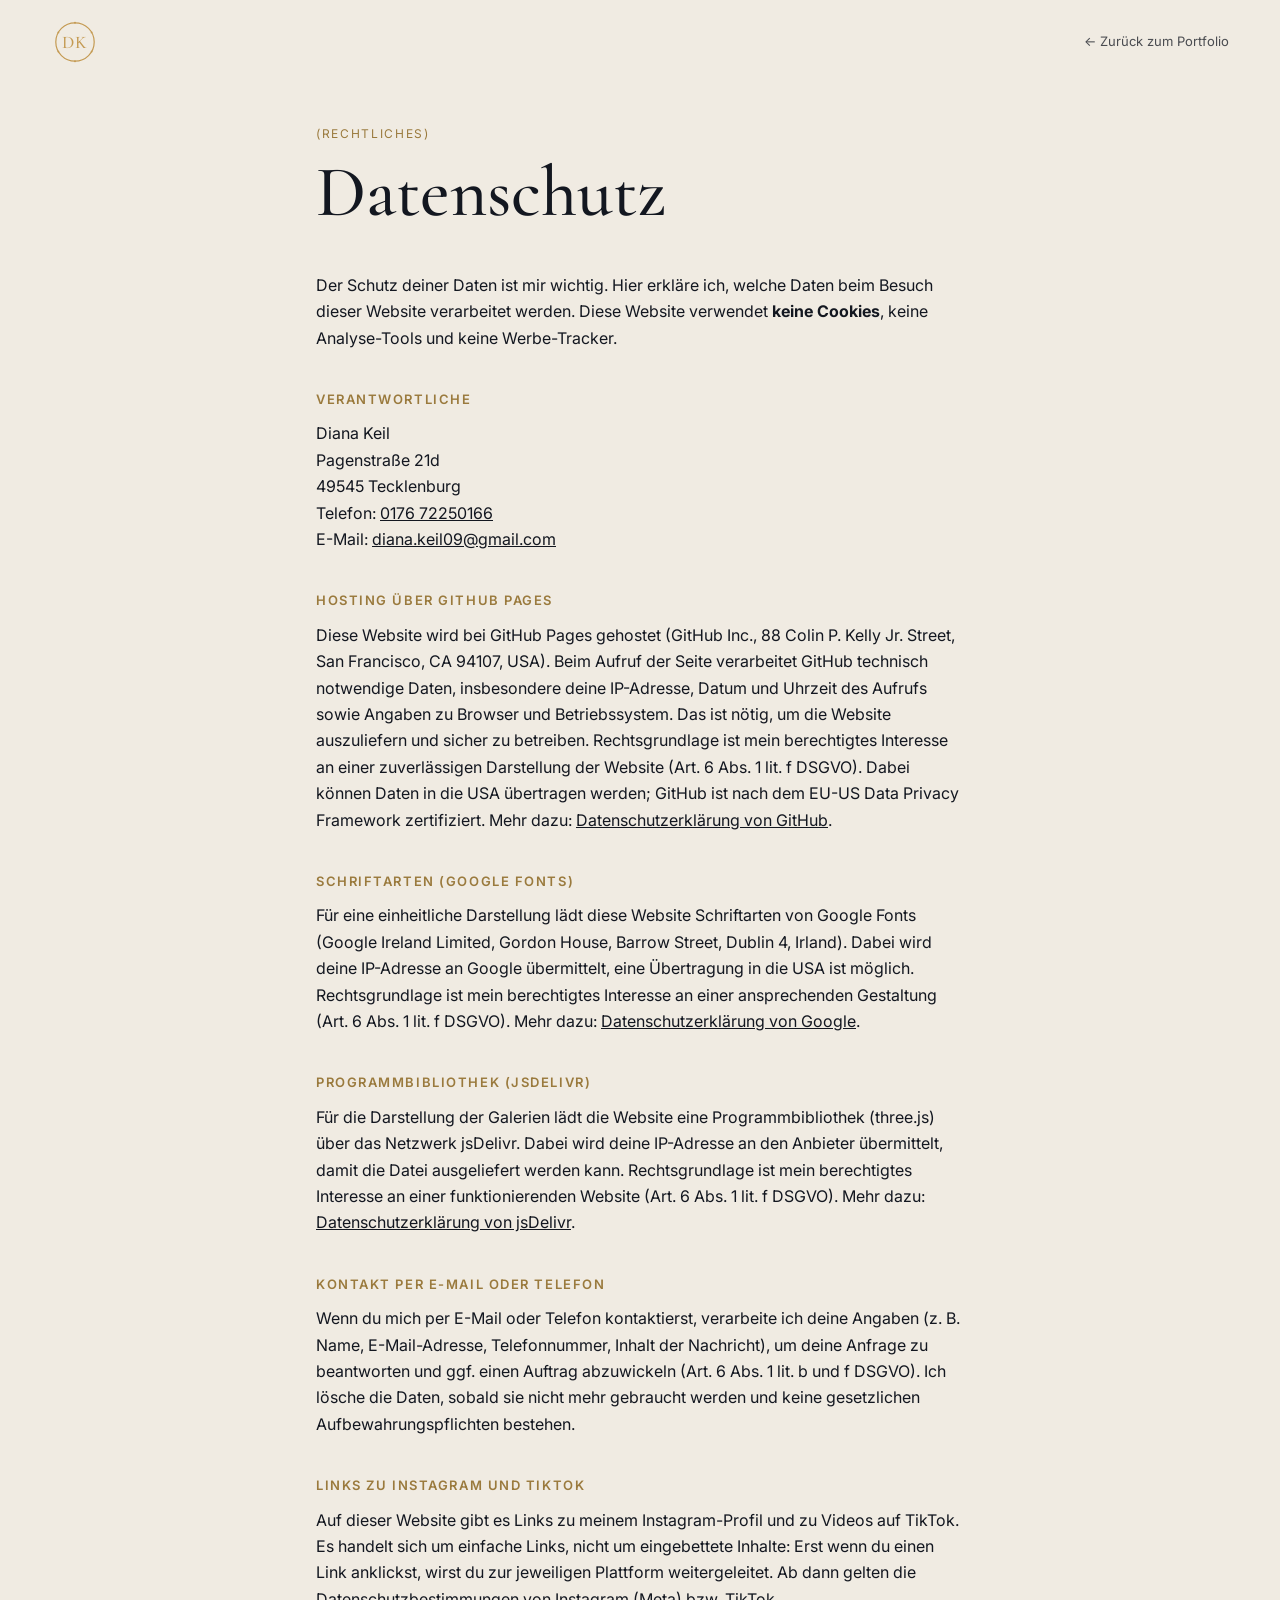
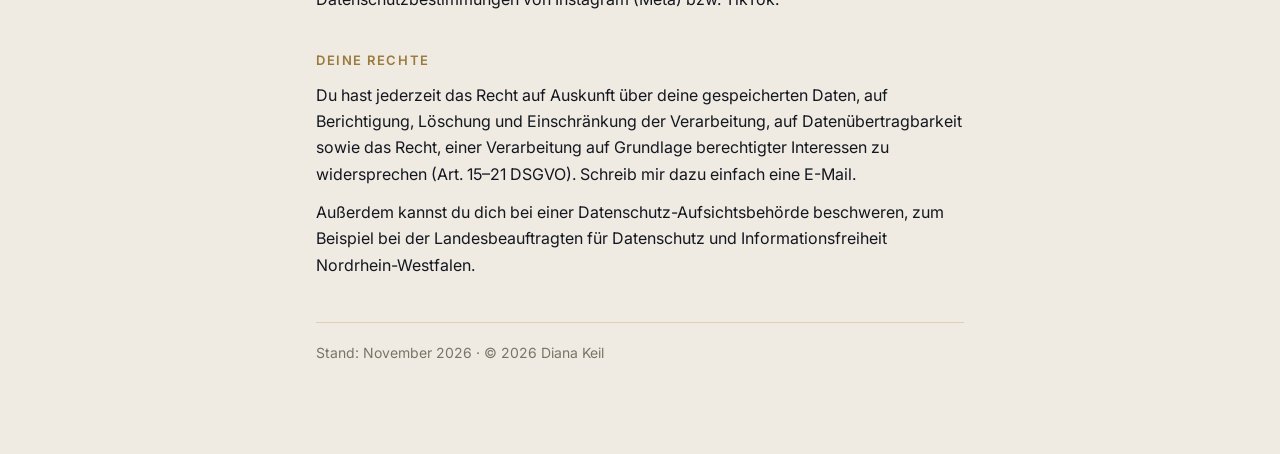
==== datenschutz.html @ c67bf90f "Datenschutz-Seite erstellt und im Footer verlinkt Co-Authored-By: Claude Opus 5.5 <noreply@anthropic" ====
<!doctype html>
<html lang="de">
<head>
<meta charset="utf-8">
<meta name="viewport" content="width=device-width, initial-scale=1">
<title>Datenschutz – Diana Keil</title>
<meta name="robots" content="noindex">
<link rel="icon" href="img/favicon.svg" type="image/svg+xml">
<link rel="preconnect" href="https://fonts.googleapis.com">
<link rel="preconnect" href="https://fonts.gstatic.com" crossorigin>
<link href="https://fonts.googleapis.com/css2?family=Cormorant+Garamond:wght@500&family=Inter:wght@400;600&display=swap" rel="stylesheet">
<style>
  :root{ --bg:#f0ebe2; --fg:#131720; --muted:#7a7468; --gold:#c49a52; --gold-lo:#9a7a3d; }
  *{box-sizing:border-box;margin:0;padding:0}
  body{background:var(--bg);color:var(--fg);font-family:"Inter",system-ui,sans-serif;-webkit-font-smoothing:antialiased;line-height:1.65}
  a{color:inherit}
  .top{display:flex;align-items:center;justify-content:space-between;padding:18px 4vw}
  .logo{display:block;width:48px;height:48px}
  .logo svg{width:100%;height:100%;display:block;overflow:visible}
  .logo text{font-family:"Cormorant Garamond",Georgia,serif;font-weight:500;letter-spacing:.08em}
  .back{font-size:13px;text-decoration:none;opacity:.75}
  .back:hover{opacity:1;color:var(--gold-lo)}
  main{max-width:680px;margin:0 auto;padding:40px 16px 90px}
  .eyebrow{font-size:12px;letter-spacing:.14em;text-transform:uppercase;color:var(--gold-lo)}
  h1{font-family:"Cormorant Garamond",Georgia,serif;font-weight:500;font-size:clamp(44px,7vw,72px);line-height:1;margin:12px 0 44px}
  h2{font-size:13px;letter-spacing:.12em;text-transform:uppercase;color:var(--gold-lo);font-weight:600;margin:38px 0 10px}
  p{font-size:16px}
  .muted{color:var(--muted);font-size:14px}
  hr{border:0;border-top:1px solid rgba(196,154,82,.35);margin:44px 0 0}
</style>
</head>
<body>
<header class="top">
  <a class="logo" href="index.html" aria-label="Zur Startseite"><svg viewBox="0 0 200 200" fill="none" aria-hidden="true"><circle cx="100" cy="100" r="80" stroke="#c49a52" stroke-width="5"/><g fill="#c49a52"><circle cx="100" cy="20" r="4"/><circle cx="169.3" cy="60" r="4"/><circle cx="169.3" cy="140" r="4"/><circle cx="100" cy="180" r="4"/><circle cx="30.7" cy="140" r="4"/><circle cx="30.7" cy="60" r="4"/></g><text x="100" y="101" text-anchor="middle" dominant-baseline="central" font-size="74" fill="#c49a52">DK</text></svg></a>
  <a class="back" href="index.html">← Zurück zum Portfolio</a>
</header>

<main>
  <div class="eyebrow">(Rechtliches)</div>
  <h1>Datenschutz</h1>

  <p>Der Schutz deiner Daten ist mir wichtig. Hier erkläre ich, welche Daten beim Besuch dieser Website verarbeitet werden. Diese Website verwendet <strong>keine Cookies</strong>, keine Analyse-Tools und keine Werbe-Tracker.</p>

  <h2>Verantwortliche</h2>
  <p>Diana Keil<br>Pagenstraße 21d<br>49545 Tecklenburg<br>
     Telefon: <a href="tel:+4917672250166">0176 72250166</a><br>
     E-Mail: <a href="mailto:diana.keil09@gmail.com">diana.keil09@gmail.com</a></p>

  <h2>Hosting über GitHub Pages</h2>
  <p>Diese Website wird bei GitHub Pages gehostet (GitHub Inc., 88 Colin P. Kelly Jr. Street, San Francisco, CA 94107, USA). Beim Aufruf der Seite verarbeitet GitHub technisch notwendige Daten, insbesondere deine IP-Adresse, Datum und Uhrzeit des Aufrufs sowie Angaben zu Browser und Betriebssystem. Das ist nötig, um die Website auszuliefern und sicher zu betreiben. Rechtsgrundlage ist mein berechtigtes Interesse an einer zuverlässigen Darstellung der Website (Art. 6 Abs. 1 lit. f DSGVO). Dabei können Daten in die USA übertragen werden; GitHub ist nach dem EU-US Data Privacy Framework zertifiziert. Mehr dazu: <a href="https://docs.github.com/de/site-policy/privacy-policies/github-general-privacy-statement" target="_blank" rel="noopener">Datenschutzerklärung von GitHub</a>.</p>

  <h2>Schriftarten (Google Fonts)</h2>
  <p>Für eine einheitliche Darstellung lädt diese Website Schriftarten von Google Fonts (Google Ireland Limited, Gordon House, Barrow Street, Dublin 4, Irland). Dabei wird deine IP-Adresse an Google übermittelt, eine Übertragung in die USA ist möglich. Rechtsgrundlage ist mein berechtigtes Interesse an einer ansprechenden Gestaltung (Art. 6 Abs. 1 lit. f DSGVO). Mehr dazu: <a href="https://policies.google.com/privacy?hl=de" target="_blank" rel="noopener">Datenschutzerklärung von Google</a>.</p>

  <h2>Programmbibliothek (jsDelivr)</h2>
  <p>Für die Darstellung der Galerien lädt die Website eine Programmbibliothek (three.js) über das Netzwerk jsDelivr. Dabei wird deine IP-Adresse an den Anbieter übermittelt, damit die Datei ausgeliefert werden kann. Rechtsgrundlage ist mein berechtigtes Interesse an einer funktionierenden Website (Art. 6 Abs. 1 lit. f DSGVO). Mehr dazu: <a href="https://www.jsdelivr.com/terms/privacy-policy-jsdelivr-net" target="_blank" rel="noopener">Datenschutzerklärung von jsDelivr</a>.</p>

  <h2>Kontakt per E-Mail oder Telefon</h2>
  <p>Wenn du mich per E-Mail oder Telefon kontaktierst, verarbeite ich deine Angaben (z.&nbsp;B. Name, E-Mail-Adresse, Telefonnummer, Inhalt der Nachricht), um deine Anfrage zu beantworten und ggf. einen Auftrag abzuwickeln (Art. 6 Abs. 1 lit. b und f DSGVO). Ich lösche die Daten, sobald sie nicht mehr gebraucht werden und keine gesetzlichen Aufbewahrungspflichten bestehen.</p>

  <h2>Links zu Instagram und TikTok</h2>
  <p>Auf dieser Website gibt es Links zu meinem Instagram-Profil und zu Videos auf TikTok. Es handelt sich um einfache Links, nicht um eingebettete Inhalte: Erst wenn du einen Link anklickst, wirst du zur jeweiligen Plattform weitergeleitet. Ab dann gelten die Datenschutzbestimmungen von Instagram (Meta) bzw. TikTok.</p>

  <h2>Deine Rechte</h2>
  <p>Du hast jederzeit das Recht auf Auskunft über deine gespeicherten Daten, auf Berichtigung, Löschung und Einschränkung der Verarbeitung, auf Datenübertragbarkeit sowie das Recht, einer Verarbeitung auf Grundlage berechtigter Interessen zu widersprechen (Art. 15–21 DSGVO). Schreib mir dazu einfach eine E-Mail.</p>
  <p style="margin-top:12px">Außerdem kannst du dich bei einer Datenschutz-Aufsichtsbehörde beschweren, zum Beispiel bei der Landesbeauftragten für Datenschutz und Informationsfreiheit Nordrhein-Westfalen.</p>

  <hr>
  <p class="muted" style="margin-top:18px">Stand: November 2026 · © <span id="y"></span> Diana Keil</p>
</main>
<script>document.getElementById("y").textContent = new Date().getFullYear();</script>
</body>
</html>
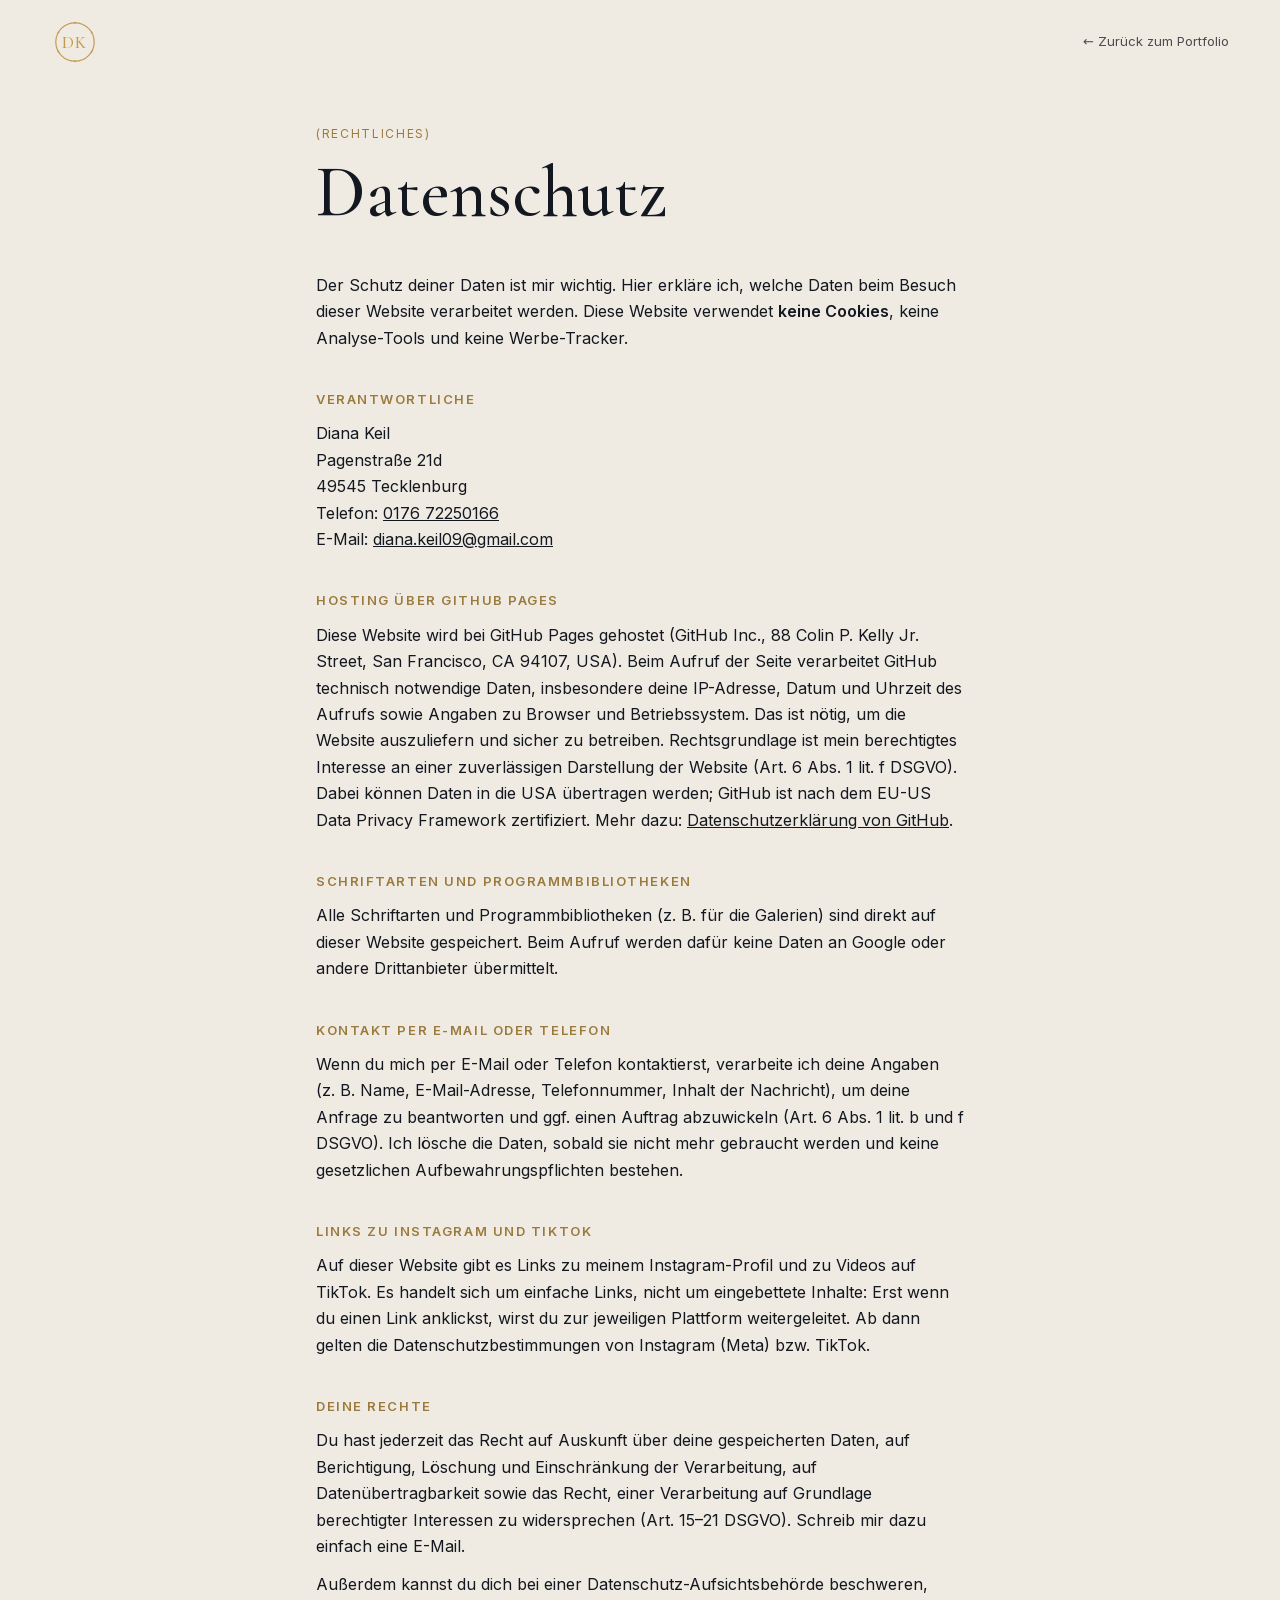
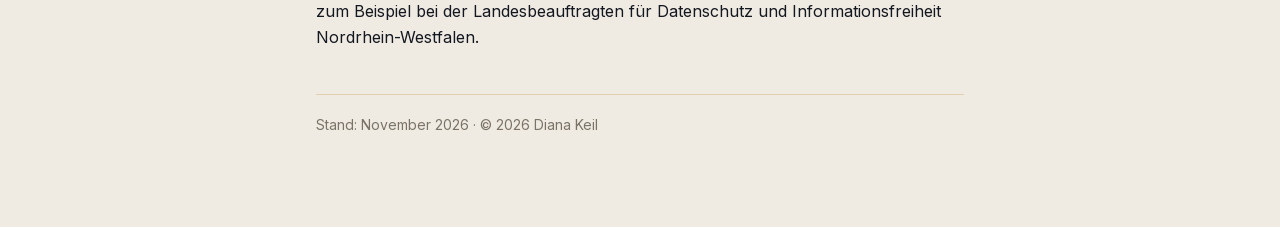
==== commit d64ed4ab: "Link-Vorschau „Diana Portfolio“, Schriften und three.js lokal, Kontakt-Knopf Co-Authored-By: Claude " ====
--- a/datenschutz.html
+++ b/datenschutz.html
@@ -6,9 +6,7 @@
 <title>Datenschutz – Diana Keil</title>
 <meta name="robots" content="noindex">
 <link rel="icon" href="img/favicon.svg" type="image/svg+xml">
-<link rel="preconnect" href="https://fonts.googleapis.com">
-<link rel="preconnect" href="https://fonts.gstatic.com" crossorigin>
-<link href="https://fonts.googleapis.com/css2?family=Cormorant+Garamond:wght@500&family=Inter:wght@400;600&display=swap" rel="stylesheet">
+<link href="fonts/fonts.css" rel="stylesheet">
 <style>
   :root{ --bg:#f0ebe2; --fg:#131720; --muted:#7a7468; --gold:#c49a52; --gold-lo:#9a7a3d; }
   *{box-sizing:border-box;margin:0;padding:0}
@@ -49,11 +47,8 @@
   <h2>Hosting über GitHub Pages</h2>
   <p>Diese Website wird bei GitHub Pages gehostet (GitHub Inc., 88 Colin P. Kelly Jr. Street, San Francisco, CA 94107, USA). Beim Aufruf der Seite verarbeitet GitHub technisch notwendige Daten, insbesondere deine IP-Adresse, Datum und Uhrzeit des Aufrufs sowie Angaben zu Browser und Betriebssystem. Das ist nötig, um die Website auszuliefern und sicher zu betreiben. Rechtsgrundlage ist mein berechtigtes Interesse an einer zuverlässigen Darstellung der Website (Art. 6 Abs. 1 lit. f DSGVO). Dabei können Daten in die USA übertragen werden; GitHub ist nach dem EU-US Data Privacy Framework zertifiziert. Mehr dazu: <a href="https://docs.github.com/de/site-policy/privacy-policies/github-general-privacy-statement" target="_blank" rel="noopener">Datenschutzerklärung von GitHub</a>.</p>
 
-  <h2>Schriftarten (Google Fonts)</h2>
-  <p>Für eine einheitliche Darstellung lädt diese Website Schriftarten von Google Fonts (Google Ireland Limited, Gordon House, Barrow Street, Dublin 4, Irland). Dabei wird deine IP-Adresse an Google übermittelt, eine Übertragung in die USA ist möglich. Rechtsgrundlage ist mein berechtigtes Interesse an einer ansprechenden Gestaltung (Art. 6 Abs. 1 lit. f DSGVO). Mehr dazu: <a href="https://policies.google.com/privacy?hl=de" target="_blank" rel="noopener">Datenschutzerklärung von Google</a>.</p>
-
-  <h2>Programmbibliothek (jsDelivr)</h2>
-  <p>Für die Darstellung der Galerien lädt die Website eine Programmbibliothek (three.js) über das Netzwerk jsDelivr. Dabei wird deine IP-Adresse an den Anbieter übermittelt, damit die Datei ausgeliefert werden kann. Rechtsgrundlage ist mein berechtigtes Interesse an einer funktionierenden Website (Art. 6 Abs. 1 lit. f DSGVO). Mehr dazu: <a href="https://www.jsdelivr.com/terms/privacy-policy-jsdelivr-net" target="_blank" rel="noopener">Datenschutzerklärung von jsDelivr</a>.</p>
+  <h2>Schriftarten und Programmbibliotheken</h2>
+  <p>Alle Schriftarten und Programmbibliotheken (z.&nbsp;B. für die Galerien) sind direkt auf dieser Website gespeichert. Beim Aufruf werden dafür keine Daten an Google oder andere Drittanbieter übermittelt.</p>
 
   <h2>Kontakt per E-Mail oder Telefon</h2>
   <p>Wenn du mich per E-Mail oder Telefon kontaktierst, verarbeite ich deine Angaben (z.&nbsp;B. Name, E-Mail-Adresse, Telefonnummer, Inhalt der Nachricht), um deine Anfrage zu beantworten und ggf. einen Auftrag abzuwickeln (Art. 6 Abs. 1 lit. b und f DSGVO). Ich lösche die Daten, sobald sie nicht mehr gebraucht werden und keine gesetzlichen Aufbewahrungspflichten bestehen.</p>
--- a/fonts/fonts.css
+++ b/fonts/fonts.css
@@ -0,0 +1,126 @@
+/* latin-ext */
+@font-face {
+  font-family: 'Cormorant Garamond';
+  font-style: italic;
+  font-weight: 500;
+  font-display: swap;
+  src: url(CormorantGaramond-italic-latin-ext-0.woff2) format('woff2');
+  unicode-range: U+0100-02BA, U+02BD-02C5, U+02C7-02CC, U+02CE-02D7, U+02DD-02FF, U+0304, U+0308, U+0329, U+1D00-1DBF, U+1E00-1E9F, U+1EF2-1EFF, U+2020, U+20A0-20AB, U+20AD-20C4, U+2113, U+2C60-2C7F, U+A720-A7FF;
+}
+/* latin */
+@font-face {
+  font-family: 'Cormorant Garamond';
+  font-style: italic;
+  font-weight: 500;
+  font-display: swap;
+  src: url(CormorantGaramond-italic-latin-1.woff2) format('woff2');
+  unicode-range: U+0000-00FF, U+0131, U+0152-0153, U+02BB-02BC, U+02C6, U+02DA, U+02DC, U+0304, U+0308, U+0329, U+2000-206F, U+20AC, U+2122, U+2191, U+2193, U+2212, U+2215, U+FEFF, U+FFFD;
+}
+/* latin-ext */
+@font-face {
+  font-family: 'Cormorant Garamond';
+  font-style: normal;
+  font-weight: 300;
+  font-display: swap;
+  src: url(CormorantGaramond-normal-latin-ext-2.woff2) format('woff2');
+  unicode-range: U+0100-02BA, U+02BD-02C5, U+02C7-02CC, U+02CE-02D7, U+02DD-02FF, U+0304, U+0308, U+0329, U+1D00-1DBF, U+1E00-1E9F, U+1EF2-1EFF, U+2020, U+20A0-20AB, U+20AD-20C4, U+2113, U+2C60-2C7F, U+A720-A7FF;
+}
+/* latin */
+@font-face {
+  font-family: 'Cormorant Garamond';
+  font-style: normal;
+  font-weight: 300;
+  font-display: swap;
+  src: url(CormorantGaramond-normal-latin-3.woff2) format('woff2');
+  unicode-range: U+0000-00FF, U+0131, U+0152-0153, U+02BB-02BC, U+02C6, U+02DA, U+02DC, U+0304, U+0308, U+0329, U+2000-206F, U+20AC, U+2122, U+2191, U+2193, U+2212, U+2215, U+FEFF, U+FFFD;
+}
+/* latin-ext */
+@font-face {
+  font-family: 'Cormorant Garamond';
+  font-style: normal;
+  font-weight: 400;
+  font-display: swap;
+  src: url(CormorantGaramond-normal-latin-ext-2.woff2) format('woff2');
+  unicode-range: U+0100-02BA, U+02BD-02C5, U+02C7-02CC, U+02CE-02D7, U+02DD-02FF, U+0304, U+0308, U+0329, U+1D00-1DBF, U+1E00-1E9F, U+1EF2-1EFF, U+2020, U+20A0-20AB, U+20AD-20C4, U+2113, U+2C60-2C7F, U+A720-A7FF;
+}
+/* latin */
+@font-face {
+  font-family: 'Cormorant Garamond';
+  font-style: normal;
+  font-weight: 400;
+  font-display: swap;
+  src: url(CormorantGaramond-normal-latin-3.woff2) format('woff2');
+  unicode-range: U+0000-00FF, U+0131, U+0152-0153, U+02BB-02BC, U+02C6, U+02DA, U+02DC, U+0304, U+0308, U+0329, U+2000-206F, U+20AC, U+2122, U+2191, U+2193, U+2212, U+2215, U+FEFF, U+FFFD;
+}
+/* latin-ext */
+@font-face {
+  font-family: 'Cormorant Garamond';
+  font-style: normal;
+  font-weight: 500;
+  font-display: swap;
+  src: url(CormorantGaramond-normal-latin-ext-2.woff2) format('woff2');
+  unicode-range: U+0100-02BA, U+02BD-02C5, U+02C7-02CC, U+02CE-02D7, U+02DD-02FF, U+0304, U+0308, U+0329, U+1D00-1DBF, U+1E00-1E9F, U+1EF2-1EFF, U+2020, U+20A0-20AB, U+20AD-20C4, U+2113, U+2C60-2C7F, U+A720-A7FF;
+}
+/* latin */
+@font-face {
+  font-family: 'Cormorant Garamond';
+  font-style: normal;
+  font-weight: 500;
+  font-display: swap;
+  src: url(CormorantGaramond-normal-latin-3.woff2) format('woff2');
+  unicode-range: U+0000-00FF, U+0131, U+0152-0153, U+02BB-02BC, U+02C6, U+02DA, U+02DC, U+0304, U+0308, U+0329, U+2000-206F, U+20AC, U+2122, U+2191, U+2193, U+2212, U+2215, U+FEFF, U+FFFD;
+}
+/* latin-ext */
+@font-face {
+  font-family: 'Cormorant Garamond';
+  font-style: normal;
+  font-weight: 600;
+  font-display: swap;
+  src: url(CormorantGaramond-normal-latin-ext-2.woff2) format('woff2');
+  unicode-range: U+0100-02BA, U+02BD-02C5, U+02C7-02CC, U+02CE-02D7, U+02DD-02FF, U+0304, U+0308, U+0329, U+1D00-1DBF, U+1E00-1E9F, U+1EF2-1EFF, U+2020, U+20A0-20AB, U+20AD-20C4, U+2113, U+2C60-2C7F, U+A720-A7FF;
+}
+/* latin */
+@font-face {
+  font-family: 'Cormorant Garamond';
+  font-style: normal;
+  font-weight: 600;
+  font-display: swap;
+  src: url(CormorantGaramond-normal-latin-3.woff2) format('woff2');
+  unicode-range: U+0000-00FF, U+0131, U+0152-0153, U+02BB-02BC, U+02C6, U+02DA, U+02DC, U+0304, U+0308, U+0329, U+2000-206F, U+20AC, U+2122, U+2191, U+2193, U+2212, U+2215, U+FEFF, U+FFFD;
+}
+/* latin-ext */
+@font-face {
+  font-family: 'Inter';
+  font-style: normal;
+  font-weight: 400;
+  font-display: swap;
+  src: url(Inter-normal-latin-ext-4.woff2) format('woff2');
+  unicode-range: U+0100-02BA, U+02BD-02C5, U+02C7-02CC, U+02CE-02D7, U+02DD-02FF, U+0304, U+0308, U+0329, U+1D00-1DBF, U+1E00-1E9F, U+1EF2-1EFF, U+2020, U+20A0-20AB, U+20AD-20C4, U+2113, U+2C60-2C7F, U+A720-A7FF;
+}
+/* latin */
+@font-face {
+  font-family: 'Inter';
+  font-style: normal;
+  font-weight: 400;
+  font-display: swap;
+  src: url(Inter-normal-latin-5.woff2) format('woff2');
+  unicode-range: U+0000-00FF, U+0131, U+0152-0153, U+02BB-02BC, U+02C6, U+02DA, U+02DC, U+0304, U+0308, U+0329, U+2000-206F, U+20AC, U+2122, U+2191, U+2193, U+2212, U+2215, U+FEFF, U+FFFD;
+}
+/* latin-ext */
+@font-face {
+  font-family: 'Inter';
+  font-style: normal;
+  font-weight: 600;
+  font-display: swap;
+  src: url(Inter-normal-latin-ext-4.woff2) format('woff2');
+  unicode-range: U+0100-02BA, U+02BD-02C5, U+02C7-02CC, U+02CE-02D7, U+02DD-02FF, U+0304, U+0308, U+0329, U+1D00-1DBF, U+1E00-1E9F, U+1EF2-1EFF, U+2020, U+20A0-20AB, U+20AD-20C4, U+2113, U+2C60-2C7F, U+A720-A7FF;
+}
+/* latin */
+@font-face {
+  font-family: 'Inter';
+  font-style: normal;
+  font-weight: 600;
+  font-display: swap;
+  src: url(Inter-normal-latin-5.woff2) format('woff2');
+  unicode-range: U+0000-00FF, U+0131, U+0152-0153, U+02BB-02BC, U+02C6, U+02DA, U+02DC, U+0304, U+0308, U+0329, U+2000-206F, U+20AC, U+2122, U+2191, U+2193, U+2212, U+2215, U+FEFF, U+FFFD;
+}
